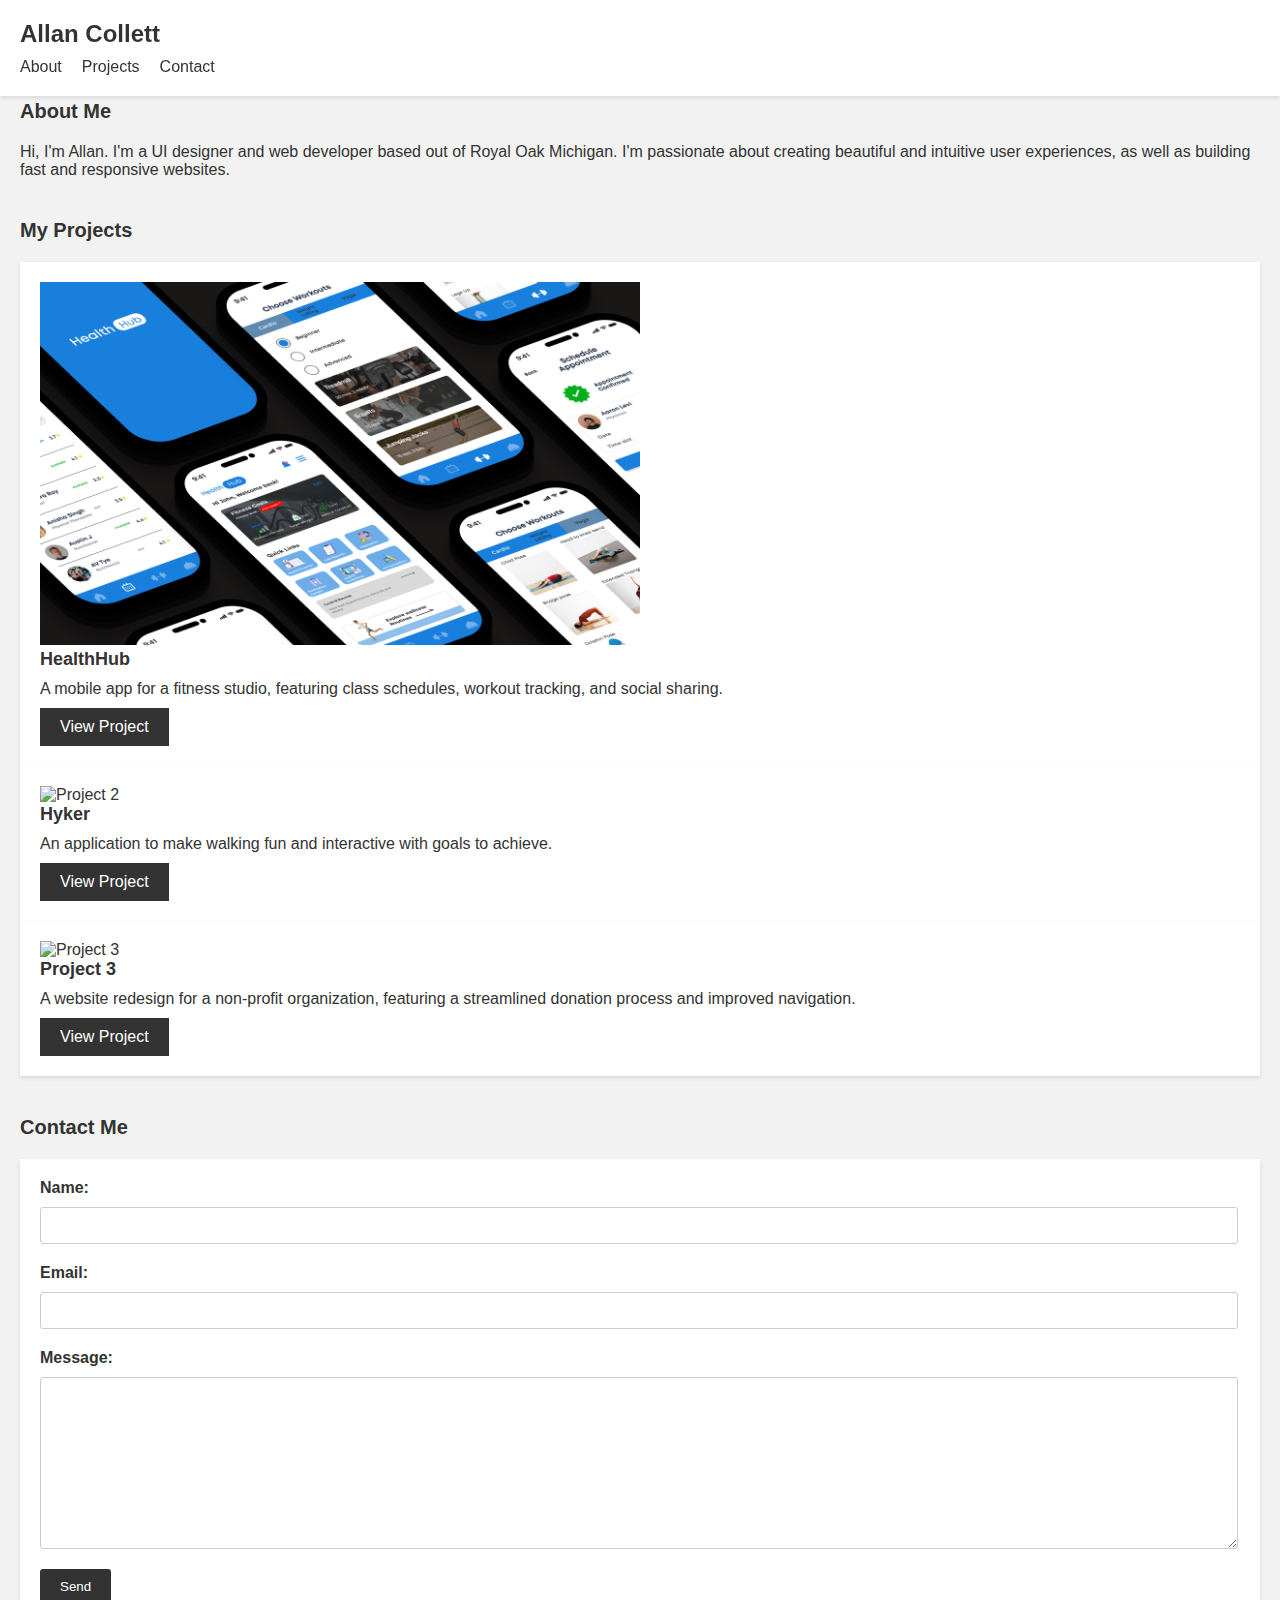
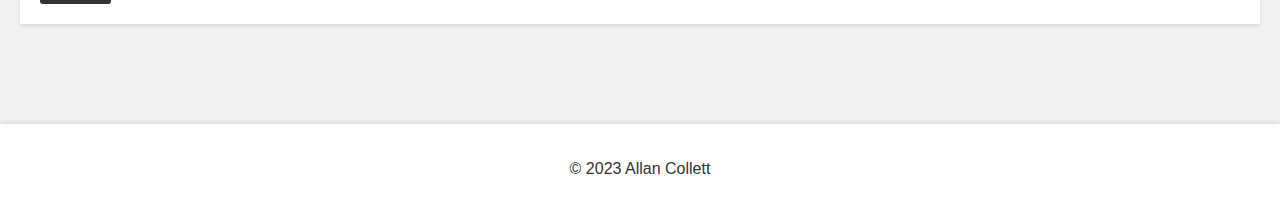
==== index.html @ 9b6ac634 "Changed names to index and style" ====
<!DOCTYPE html>
<html>
<head>
	<title>Allan Collett</title>
	<link rel="stylesheet" href="./style.css">
</head>
<body>
	<header>
		<h1>Allan Collett</h1>
		<nav>
			<ul>
				<li><a href="#about">About</a></li>
				<li><a href="#projects">Projects</a></li>
				<li><a href="#contact">Contact</a></li>
			</ul>
		</nav>
	</header>
	
	<main>
		<section id="about">
			<h2>About Me</h2>
			<p>Hi, I'm Allan. I'm a UI designer and web developer based out of Royal Oak Michigan. I'm passionate about creating beautiful and intuitive user experiences, as well as building fast and responsive websites.</p>
		</section>
		
		<section id="projects">
			<h2>My Projects</h2>
			<div class="project">
				<img src="./images/HealthHubHeader.png" alt="Project 1">
				<h3>HealthHub</h3>
				<p>A mobile app for a fitness studio, featuring class schedules, workout tracking, and social sharing.</p>
				<a href="#">View Project</a>
			</div>
			<div class="project">
				<img src="project2.jpg" alt="Project 2">
				<h3>Hyker</h3>
				<p>An application to make walking fun and interactive with goals to achieve.</p>
				<a href="#">View Project</a>
			</div>
			<div class="project">
				<img src="project3.jpg" alt="Project 3">
				<h3>Project 3</h3>
				<p>A website redesign for a non-profit organization, featuring a streamlined donation process and improved navigation.</p>
				<a href="#">View Project</a>
			</div>
		</section>
		
		<section id="contact">
			<h2>Contact Me</h2>
			<form action="#" method="post">
				<label for="name">Name:</label>
				<input type="text" id="name" name="name" required>
				<label for="email">Email:</label>
				<input type="email" id="email" name="email" required>
				<label for="message">Message:</label>
				<textarea id="message" name="message" required></textarea>
				<button type="submit">Send</button>
			</form>
		</section>
	</main>
	
	<footer>
		<p>&copy; 2023 Allan Collett</p>
	</footer>
</body>
</html>
---- style.css ----
/* Global Styles */
body {
	font-family: Arial, sans-serif;
	background-color: #f2f2f2;
	color: #333;
	margin: 0;
	margin-top: 20px;
	padding: 0;
}

header {
	background-color: #fff;
	box-shadow: 0 2px 4px rgba(0, 0, 0, 0.1);
	padding: 20px;
	position: fixed;
	top: 0;
	left: 0;
	right: 0;
	z-index: 999;
}

h1 {
	font-size: 24px;
	margin: 0;
}

nav ul {
	margin: 0;
	padding: 0;
	list-style: none;
	display: flex;
}

nav li {
	margin-right: 20px;
	padding-top: 10px;
}

nav a {
	color: #333;
	text-decoration: none;
}

nav a:hover {
	color: #666;
}

main {
	margin-top: 80px;
	padding: 20px;
}

section {
	margin-bottom: 40px;
}

h2 {
	font-size: 20px;
	margin: 0 0 20px 0;
}

.project {
	background-color: #fff;
	box-shadow: 0 2px 4px rgba(0, 0, 0, 0.1);
	padding: 20px;
}

.project img {
	width: 50%;
}

.project h3 {
	font-size: 18px;
	margin: 0;
}

.project p {
	margin: 10px 0;
}

.project a {
	display: inline-block;
	background-color: #333;
	color: #fff;
	padding: 10px 20px;
	text-decoration: none;
}

.project a:hover {
	background-color: #666;
}

form {
	background-color: #fff;
	box-shadow: 0 2px 4px rgba(0, 0, 0, 0.1);
	padding: 20px;
}

form label {
	display: block;
	font-weight: bold;
	margin-bottom: 10px;
}

form input[type="text"],
form input[type="email"],
form textarea {
	display: block;
	width: 98%;
	padding: 10px;
	border: 1px solid #ccc;
	border-radius: 3px;
	margin-bottom: 20px;
}

form textarea {
	height: 150px;
}

form button[type="submit"] {
	display: inline-block;
	background-color: #333;
	color: #fff;
	padding: 10px 20px;
	border: none;
	border-radius: 3px;
	cursor: pointer;
}

form button[type="submit"]:hover {
	background-color: #666;
}

footer {
	background-color: #fff;
	box-shadow: 0 -2px 4px rgba(0, 0, 0, 0.1);
	padding: 20px;
	text-align: center;
	margin-top: 40px;
}
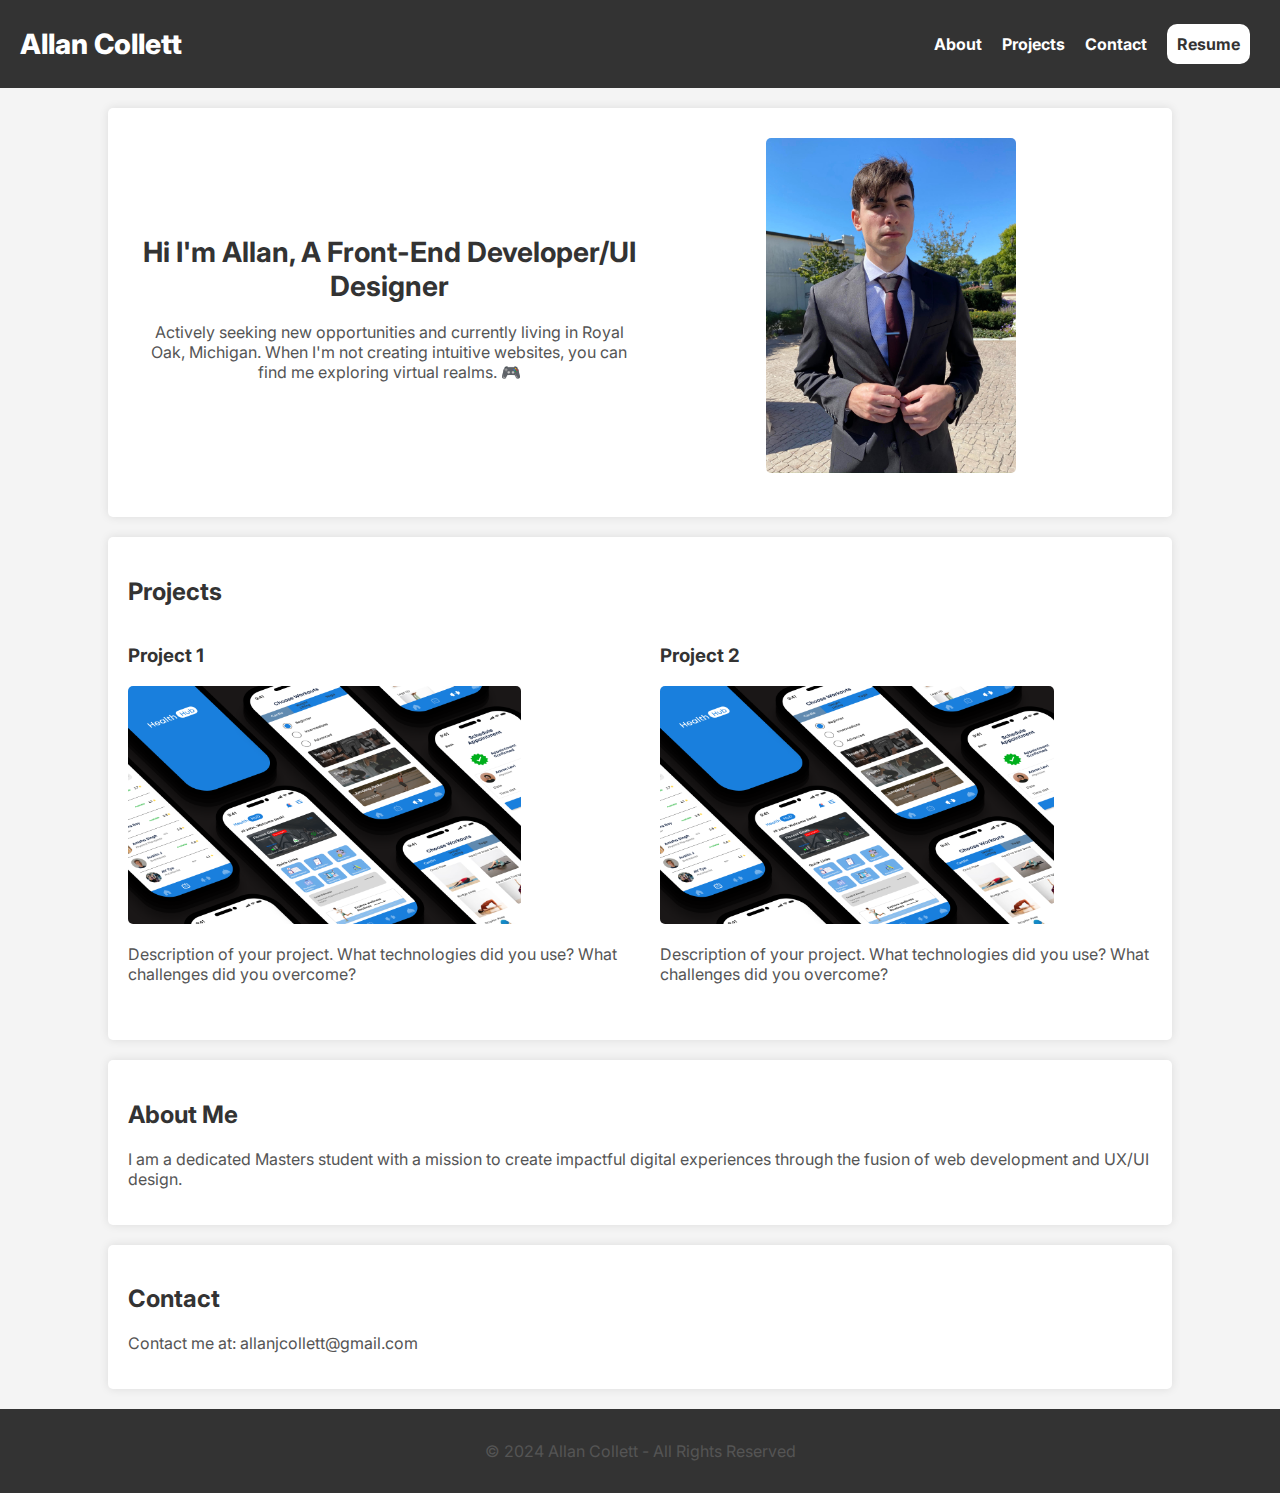
==== commit f892e05e: "Updated my portfolio html and css." ====
--- a/index.html
+++ b/index.html
@@ -1,65 +1,78 @@
 <!DOCTYPE html>
-<html>
+<html lang="en">
 <head>
-	<title>Allan Collett</title>
-	<link rel="stylesheet" href="./style.css">
+    <meta charset="UTF-8">
+    <meta name="viewport" content="width=device-width, initial-scale=1.0">
+    <title>Your Name - Portfolio</title>
+    <link rel="stylesheet" href="style.css">
+    <link rel="preconnect" href="https://fonts.googleapis.com">
+    <link rel="preconnect" href="https://fonts.gstatic.com" crossorigin>
+    <link href="https://fonts.googleapis.com/css2?family=Inter:wght@300;400;500;600;700&display=swap" rel="stylesheet">
 </head>
 <body>
-	<header>
-		<h1>Allan Collett</h1>
-		<nav>
-			<ul>
-				<li><a href="#about">About</a></li>
-				<li><a href="#projects">Projects</a></li>
-				<li><a href="#contact">Contact</a></li>
-			</ul>
-		</nav>
-	</header>
-	
-	<main>
-		<section id="about">
-			<h2>About Me</h2>
-			<p>Hi, I'm Allan. I'm a UI designer and web developer based out of Royal Oak Michigan. I'm passionate about creating beautiful and intuitive user experiences, as well as building fast and responsive websites.</p>
-		</section>
-		
-		<section id="projects">
-			<h2>My Projects</h2>
-			<div class="project">
-				<img src="./images/HealthHubHeader.png" alt="Project 1">
-				<h3>HealthHub</h3>
-				<p>A mobile app for a fitness studio, featuring class schedules, workout tracking, and social sharing.</p>
-				<a href="#">View Project</a>
-			</div>
-			<div class="project">
-				<img src="project2.jpg" alt="Project 2">
-				<h3>Hyker</h3>
-				<p>An application to make walking fun and interactive with goals to achieve.</p>
-				<a href="#">View Project</a>
-			</div>
-			<div class="project">
-				<img src="project3.jpg" alt="Project 3">
-				<h3>Project 3</h3>
-				<p>A website redesign for a non-profit organization, featuring a streamlined donation process and improved navigation.</p>
-				<a href="#">View Project</a>
-			</div>
-		</section>
-		
-		<section id="contact">
-			<h2>Contact Me</h2>
-			<form action="#" method="post">
-				<label for="name">Name:</label>
-				<input type="text" id="name" name="name" required>
-				<label for="email">Email:</label>
-				<input type="email" id="email" name="email" required>
-				<label for="message">Message:</label>
-				<textarea id="message" name="message" required></textarea>
-				<button type="submit">Send</button>
-			</form>
-		</section>
-	</main>
-	
-	<footer>
-		<p>&copy; 2023 Allan Collett</p>
-	</footer>
+
+    <header>
+        <nav><a href="#" class="logo">Allan Collett</a>
+            <ul>
+                <li><a href="#about">About</a></li>
+                <li><a href="#projects">Projects</a></li>
+                <li><a href="#contact">Contact</a></li>
+                <li><a href="#resume" id="resume-btn">Resume</a></li>
+            </ul>
+        </nav>
+    </header>
+
+    <section id="hero">
+
+        <div class="hero-cont">
+            <div class="hero-sec">
+                <h1>Hi I'm Allan, A Front-End Developer/UI Designer</h1>
+                <p>Actively seeking new opportunities and currently living in Royal Oak, Michigan. When I'm not creating intuitive websites, you can find me exploring virtual realms. 🎮</p>
+            </div>
+
+            <div class="hero-sec">
+                <img src="./images/Profile photo edited.jpg" alt="Project 2">                
+            </div>
+
+        </div>
+    </section>
+
+    <section id="projects">
+        <h2>Projects</h2>
+
+        <div class="projects">
+            <div class="project">
+                <h3>Project 1</h3>
+                <img src="./images/Frame 65.png" alt="Project 1">
+                <p>Description of your project. What technologies did you use? What challenges did you overcome?</p>
+                
+            </div>
+
+            <div class="project">
+                <h3>Project 2</h3>
+                <img src="./images/Frame 65.png" alt="Project 2">
+                <p>Description of your project. What technologies did you use? What challenges did you overcome?</p>
+                
+            </div>
+
+            <!-- Add more projects as needed -->
+
+        </div>
+    </section>
+
+    <section id="about">
+        <h2>About Me</h2>
+        <p>I am a dedicated Masters student with a mission to create impactful digital experiences through the fusion of web development and UX/UI design.</p>
+    </section>
+
+    <section id="contact">
+        <h2>Contact</h2>
+        <p>Contact me at: allanjcollett@gmail.com</p>
+    </section>
+
+    <footer>
+        <p>&copy; 2024 Allan Collett - All Rights Reserved</p>
+    </footer>
+
 </body>
 </html>
--- a/style.css
+++ b/style.css
@@ -1,140 +1,176 @@
-/* Global Styles */
-body {
-	font-family: Arial, sans-serif;
-	background-color: #f2f2f2;
-	color: #333;
-	margin: 0;
-	margin-top: 20px;
-	padding: 0;
+* {
+    font-family: 'Inter';
 }
 
-header {
-	background-color: #fff;
-	box-shadow: 0 2px 4px rgba(0, 0, 0, 0.1);
-	padding: 20px;
-	position: fixed;
-	top: 0;
-	left: 0;
-	right: 0;
-	z-index: 999;
+body {
+    margin: 0;
+    padding: 0;
+    box-sizing: border-box;
+    background-color: #f4f4f4;
 }
 
-h1 {
-	font-size: 24px;
-	margin: 0;
+/* Navigation Styling */
+header {
+    background-color: #333;
+    color: #fff;
+    text-align: center;
+    padding: .5em 0;
+}
+
+.logo {
+    margin-left: 10px;
+    font-weight: 800;
+    font-size: 28px;
+}
+nav {
+    padding: 10px;
+    display: flex;
+    justify-content: space-between;
+    align-items: center;
 }
 
 nav ul {
-	margin: 0;
-	padding: 0;
-	list-style: none;
-	display: flex;
+    list-style: none;
+    display: flex;
 }
 
 nav li {
-	margin-right: 20px;
-	padding-top: 10px;
+    margin-right: 20px;
 }
 
 nav a {
-	color: #333;
-	text-decoration: none;
+    text-decoration: none;
+    color: #fff;
+    font-weight: bold;
 }
 
-nav a:hover {
-	color: #666;
+li a:hover {
+    text-decoration: underline;
 }
 
-main {
-	margin-top: 80px;
-	padding: 20px;
+#resume-btn {
+    background-color: #fff;
+    color: #333;
+    border-radius: 10px;
+    padding: 10px;
+    text-decoration: none;
 }
 
+#resume-btn:hover {
+    /* padding: 15px; */
+    background-color: #a9a9a9;
+    color: #fff;
+}
+
+/* Body Styling */
 section {
-	margin-bottom: 40px;
+    max-width: 80vw;
+    margin: 20px auto;
+    padding: 20px;
+    background-color: #fff;
+    box-shadow: 0 0 10px rgba(0, 0, 0, 0.1);
+    border-radius: 5px;
 }
 
 h2 {
-	font-size: 20px;
-	margin: 0 0 20px 0;
+    color: #333;
+    /* padding-top: 0px; */
+    font-size: 24px;
+}
+
+h3 {
+    color: #333;
+    /* padding-top: 0px; */
+}
+
+p {
+    color: #555;
+}
+
+.hero-cont {
+    display: flex;
+    justify-content:space-between;
+    text-align: center;
+    align-items: center;
+    padding: 10px;
+}
+
+.hero-sec {
+    width: 100%; /* Adjust as needed to leave some space between columns */
+    margin-bottom: 10px;
+    max-width: fit-content;
+    align-items: center;
+}
+
+.hero-sec h1 {
+    color: #333;
+    font-size: 28px;
+}
+
+.hero-sec img {
+    max-width: 50%;
+    max-height: auto;
+    border-radius: 5px;
+}
+
+.projects {
+    display: flex;
+    flex-wrap: wrap;
+    justify-content: space-between;
 }
 
 .project {
-	background-color: #fff;
-	box-shadow: 0 2px 4px rgba(0, 0, 0, 0.1);
-	padding: 20px;
+    width: 48%; /* Adjust as needed to leave some space between columns */
+    margin-bottom: 20px;
 }
 
 .project img {
-	width: 50%;
-}
-
-.project h3 {
-	font-size: 18px;
-	margin: 0;
-}
-
-.project p {
-	margin: 10px 0;
-}
-
-.project a {
-	display: inline-block;
-	background-color: #333;
-	color: #fff;
-	padding: 10px 20px;
-	text-decoration: none;
-}
-
-.project a:hover {
-	background-color: #666;
-}
-
-form {
-	background-color: #fff;
-	box-shadow: 0 2px 4px rgba(0, 0, 0, 0.1);
-	padding: 20px;
-}
-
-form label {
-	display: block;
-	font-weight: bold;
-	margin-bottom: 10px;
-}
-
-form input[type="text"],
-form input[type="email"],
-form textarea {
-	display: block;
-	width: 98%;
-	padding: 10px;
-	border: 1px solid #ccc;
-	border-radius: 3px;
-	margin-bottom: 20px;
-}
-
-form textarea {
-	height: 150px;
-}
-
-form button[type="submit"] {
-	display: inline-block;
-	background-color: #333;
-	color: #fff;
-	padding: 10px 20px;
-	border: none;
-	border-radius: 3px;
-	cursor: pointer;
-}
-
-form button[type="submit"]:hover {
-	background-color: #666;
+    max-width: 80%;
+    height: auto;
+    border-radius: 5px;
 }
 
 footer {
-	background-color: #fff;
-	box-shadow: 0 -2px 4px rgba(0, 0, 0, 0.1);
-	padding: 20px;
-	text-align: center;
-	margin-top: 40px;
+    text-align: center;
+    padding: 1em 0;
+    background-color: #333;
+    color: #fff;
 }
+
+/* Media query for smaller screens */
+@media screen and (max-width: 768px) {
+    .hero-cont {
+        flex-direction: column; /* Change to a column layout on smaller screens */
+        text-align: center;
+    }
+
+    .hero-sec {
+        width: 100%; /* Take up full width on smaller screens */
+        margin-bottom: 20px;
+    }
+
+    .hero-sec img {
+        max-width: 50%;
+        height: auto;
+        border-radius: 5px;
+    }
+
+    .hero-text {
+        width: 100%; /* Take up full width on smaller screens */
+    }
+
+    .projects {
+        flex-direction: column; /* Change to a column layout on smaller screens */
+    }
+
+    .project {
+        width: 100%; /* Take up full width on smaller screens */
+        margin-bottom: 20px;
+    }
+
+    .project img {
+        max-width: 100%;
+        height: auto;
+        border-radius: 5px;
+    }
+}